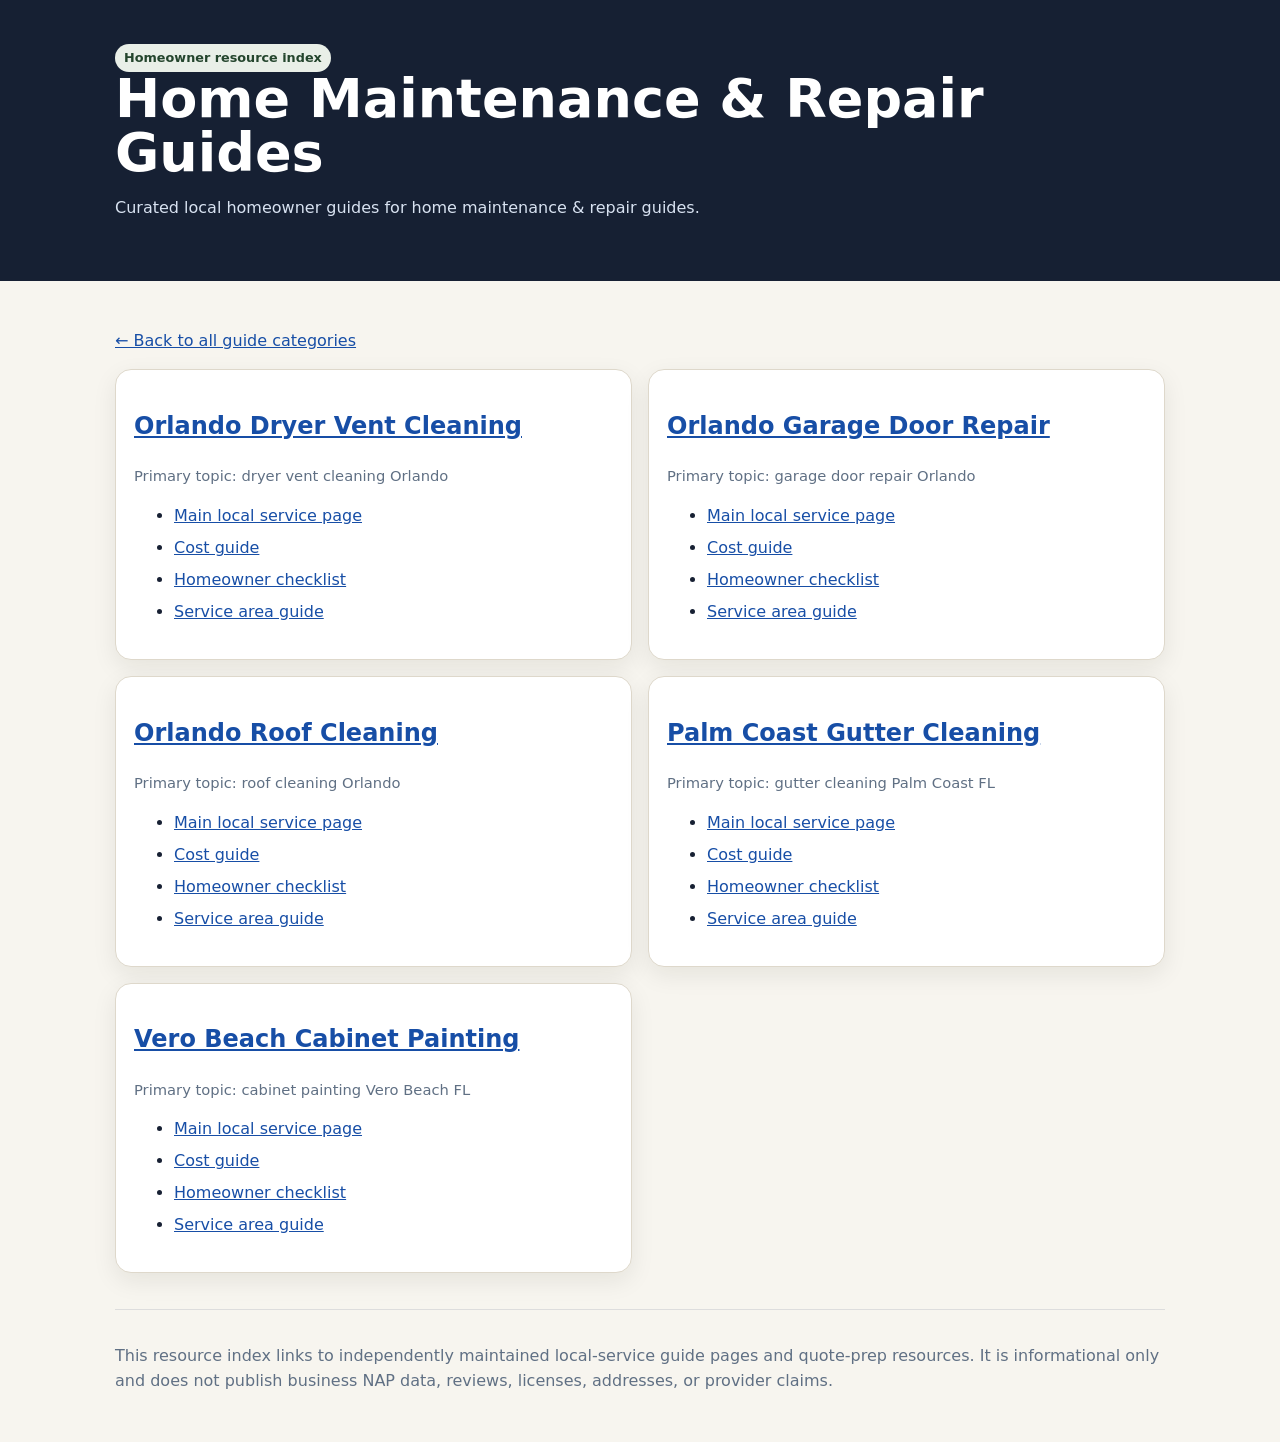
==== home-maintenance-repair.html @ c374f0fd "Publish homeowner service guide backlink index" ====
<!doctype html><html lang="en"><head><meta charset="utf-8"><meta name="viewport" content="width=device-width,initial-scale=1"><title>Home Maintenance &amp; Repair Guides</title><meta name="description" content="Curated local homeowner guides for home maintenance &amp; repair guides."><link rel="stylesheet" href="/style.css"></head><body><header><section class="hero"><span class="pill">Homeowner resource index</span><h1>Home Maintenance &amp; Repair Guides</h1><p class="sub">Curated local homeowner guides for home maintenance &amp; repair guides.</p></section></header><main class="wrap"><p><a href="/">← Back to all guide categories</a></p><div class="grid">
<article class="card"><h2><a href="https://orlandofldryerventcleaning.com/">Orlando Dryer Vent Cleaning</a></h2><p class="meta">Primary topic: dryer vent cleaning Orlando</p><ul><li><a href="https://orlandofldryerventcleaning.com/">Main local service page</a></li><li><a href="https://orlandofldryerventcleaning.com/cost">Cost guide</a></li><li><a href="https://orlandofldryerventcleaning.com/homeowner-checklist">Homeowner checklist</a></li><li><a href="https://orlandofldryerventcleaning.com/service-area-guide">Service area guide</a></li></ul></article>
<article class="card"><h2><a href="https://centralfloridagaragedoorrepair.com/">Orlando Garage Door Repair</a></h2><p class="meta">Primary topic: garage door repair Orlando</p><ul><li><a href="https://centralfloridagaragedoorrepair.com/">Main local service page</a></li><li><a href="https://centralfloridagaragedoorrepair.com/cost">Cost guide</a></li><li><a href="https://centralfloridagaragedoorrepair.com/homeowner-checklist">Homeowner checklist</a></li><li><a href="https://centralfloridagaragedoorrepair.com/service-area-guide">Service area guide</a></li></ul></article>
<article class="card"><h2><a href="https://orlandoflroofcleaning.com/">Orlando Roof Cleaning</a></h2><p class="meta">Primary topic: roof cleaning Orlando</p><ul><li><a href="https://orlandoflroofcleaning.com/">Main local service page</a></li><li><a href="https://orlandoflroofcleaning.com/cost">Cost guide</a></li><li><a href="https://orlandoflroofcleaning.com/homeowner-checklist">Homeowner checklist</a></li><li><a href="https://orlandoflroofcleaning.com/service-area-guide">Service area guide</a></li></ul></article>
<article class="card"><h2><a href="https://palmcoastflguttercleaning.com/">Palm Coast Gutter Cleaning</a></h2><p class="meta">Primary topic: gutter cleaning Palm Coast FL</p><ul><li><a href="https://palmcoastflguttercleaning.com/">Main local service page</a></li><li><a href="https://palmcoastflguttercleaning.com/cost">Cost guide</a></li><li><a href="https://palmcoastflguttercleaning.com/homeowner-checklist">Homeowner checklist</a></li><li><a href="https://palmcoastflguttercleaning.com/service-area-guide">Service area guide</a></li></ul></article>
<article class="card"><h2><a href="https://verobeachcabinetpainting.com/">Vero Beach Cabinet Painting</a></h2><p class="meta">Primary topic: cabinet painting Vero Beach FL</p><ul><li><a href="https://verobeachcabinetpainting.com/">Main local service page</a></li><li><a href="https://verobeachcabinetpainting.com/cost">Cost guide</a></li><li><a href="https://verobeachcabinetpainting.com/homeowner-checklist">Homeowner checklist</a></li><li><a href="https://verobeachcabinetpainting.com/service-area-guide">Service area guide</a></li></ul></article>
</div><footer><p>This resource index links to independently maintained local-service guide pages and quote-prep resources. It is informational only and does not publish business NAP data, reviews, licenses, addresses, or provider claims.</p></footer></main></body></html>
---- style.css ----
body{font-family:Inter,system-ui,-apple-system,Segoe UI,sans-serif;line-height:1.55;margin:0;background:#f7f5ef;color:#172033}.wrap{max-width:1050px;margin:auto;padding:32px 18px}header{background:#162033;color:white}.hero{padding:44px 18px;max-width:1050px;margin:auto}h1{font-size:clamp(30px,5vw,54px);line-height:1;margin:0 0 12px}.sub{color:#d8e2f1;max-width:760px}.grid{display:grid;gap:16px}@media(min-width:760px){.grid{grid-template-columns:repeat(2,1fr)}}.card{background:white;border:1px solid #ded8cb;border-radius:16px;padding:18px;box-shadow:0 8px 24px rgba(30,25,15,.08)}a{color:#174ea6}li{margin:.45rem 0}.meta{font-size:.92rem;color:#607084}.pill{display:inline-block;background:#e9efe8;color:#24452d;padding:4px 9px;border-radius:999px;font-size:.8rem;font-weight:700}.toc a{display:inline-block;margin:4px 8px 4px 0}.small{font-size:.9rem;color:#5e6b7b}footer{border-top:1px solid #ddd;margin-top:36px;padding-top:18px;color:#607084}
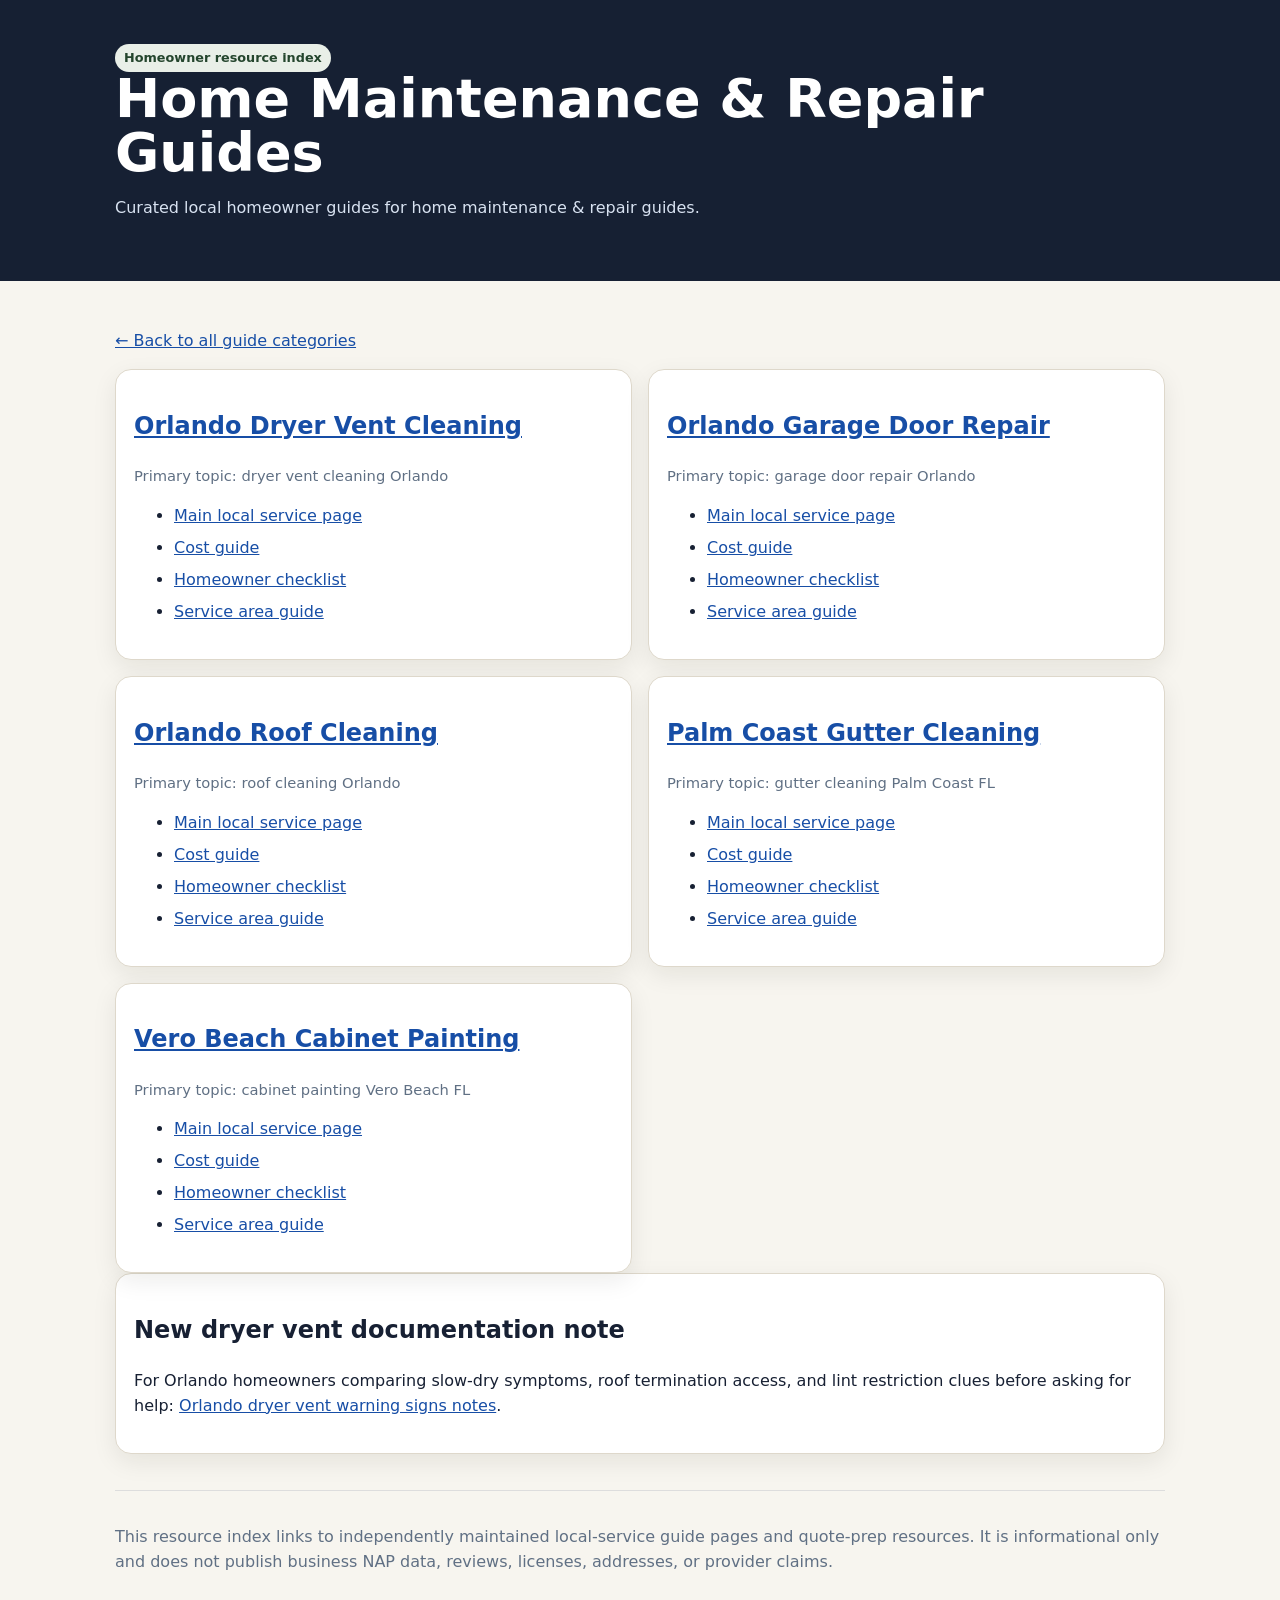
==== commit e4106a1a: "Add May 19 contextual homeowner notes" ====
--- a/home-maintenance-repair.html
+++ b/home-maintenance-repair.html
@@ -4,4 +4,4 @@
 <article class="card"><h2><a href="https://orlandoflroofcleaning.com/">Orlando Roof Cleaning</a></h2><p class="meta">Primary topic: roof cleaning Orlando</p><ul><li><a href="https://orlandoflroofcleaning.com/">Main local service page</a></li><li><a href="https://orlandoflroofcleaning.com/cost">Cost guide</a></li><li><a href="https://orlandoflroofcleaning.com/homeowner-checklist">Homeowner checklist</a></li><li><a href="https://orlandoflroofcleaning.com/service-area-guide">Service area guide</a></li></ul></article>
 <article class="card"><h2><a href="https://palmcoastflguttercleaning.com/">Palm Coast Gutter Cleaning</a></h2><p class="meta">Primary topic: gutter cleaning Palm Coast FL</p><ul><li><a href="https://palmcoastflguttercleaning.com/">Main local service page</a></li><li><a href="https://palmcoastflguttercleaning.com/cost">Cost guide</a></li><li><a href="https://palmcoastflguttercleaning.com/homeowner-checklist">Homeowner checklist</a></li><li><a href="https://palmcoastflguttercleaning.com/service-area-guide">Service area guide</a></li></ul></article>
 <article class="card"><h2><a href="https://verobeachcabinetpainting.com/">Vero Beach Cabinet Painting</a></h2><p class="meta">Primary topic: cabinet painting Vero Beach FL</p><ul><li><a href="https://verobeachcabinetpainting.com/">Main local service page</a></li><li><a href="https://verobeachcabinetpainting.com/cost">Cost guide</a></li><li><a href="https://verobeachcabinetpainting.com/homeowner-checklist">Homeowner checklist</a></li><li><a href="https://verobeachcabinetpainting.com/service-area-guide">Service area guide</a></li></ul></article>
-</div><footer><p>This resource index links to independently maintained local-service guide pages and quote-prep resources. It is informational only and does not publish business NAP data, reviews, licenses, addresses, or provider claims.</p></footer></main></body></html>+</div><section class="card"><h2>New dryer vent documentation note</h2><p>For Orlando homeowners comparing slow-dry symptoms, roof termination access, and lint restriction clues before asking for help: <a href="/notes/2026-05-19-064254/orlando-dryer-vent-cleaning-warning-signs-notes.md">Orlando dryer vent warning signs notes</a>.</p></section><footer><p>This resource index links to independently maintained local-service guide pages and quote-prep resources. It is informational only and does not publish business NAP data, reviews, licenses, addresses, or provider claims.</p></footer></main></body></html>
